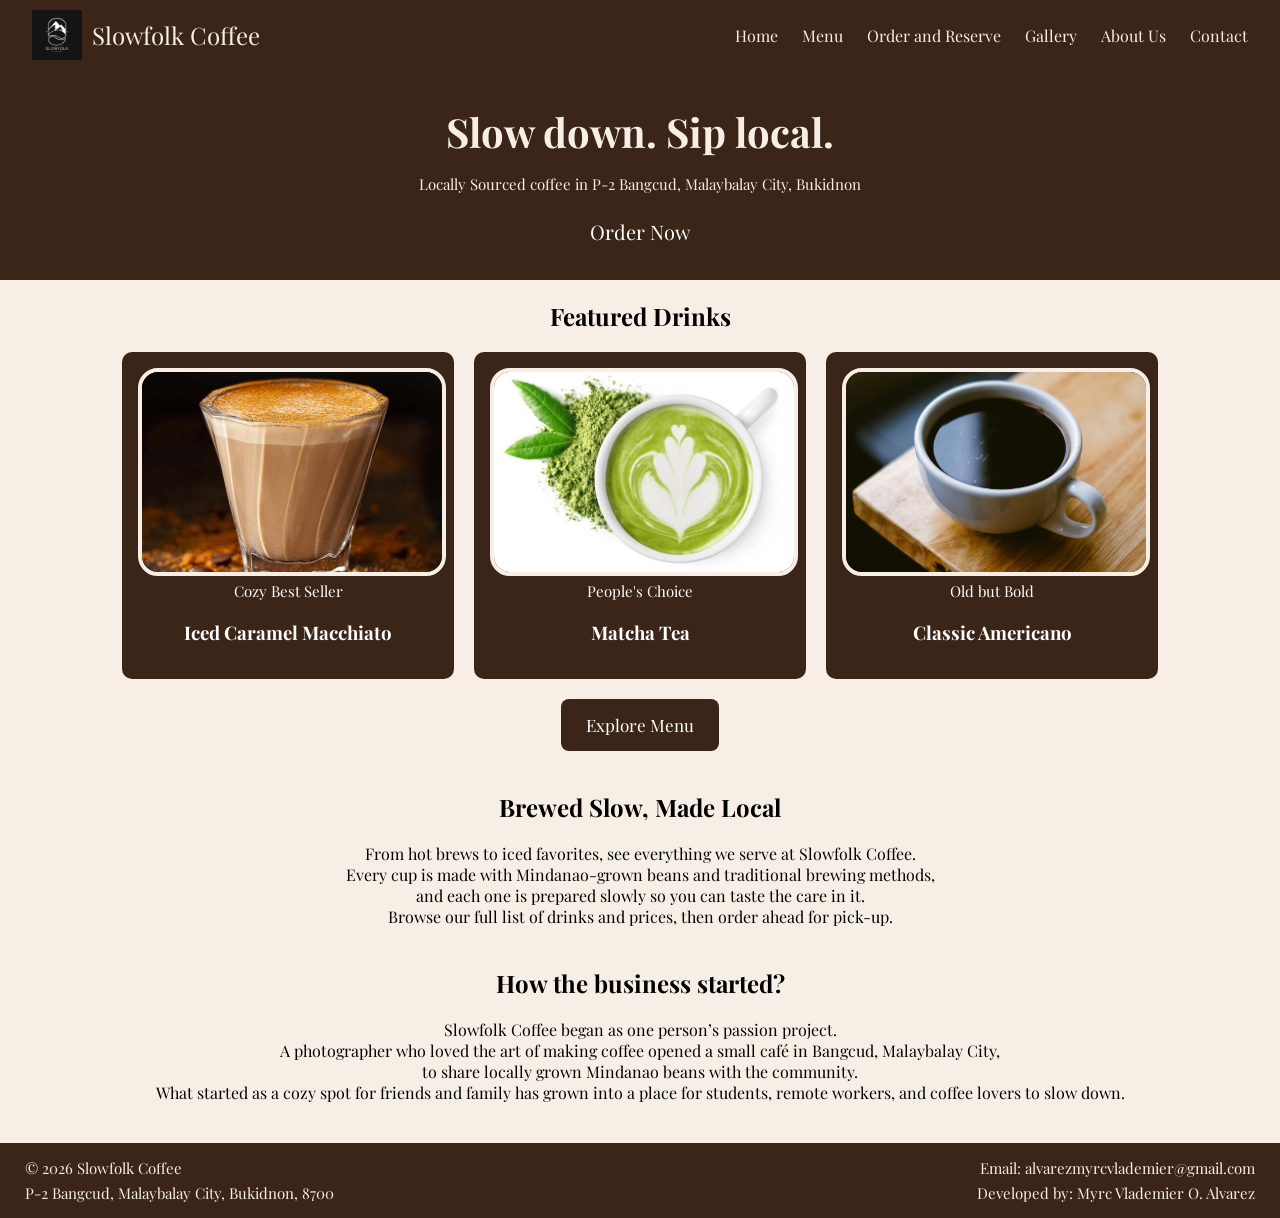
==== index.html @ 21184a5c "I added a new button called explore menu as suggested by our professor below the featured drinks. Ad" ====
<!DOCTYPE html>
<html lang="en">
<head>
    <meta charset="UTF-8">
    <meta name="viewport" content="width=device-width, initial-scale=1">
    <title>Slowfolk Coffee | Specialty Coffee in Malaybalay</title>
    <meta name="description" content="Locally sourced Mindanao coffee in Bangcud, Malaybalay City.">
    <link rel="stylesheet" href="css/style.css">
    <link rel="preconnect" href="https://fonts.googleapis.com">
    <link rel="preconnect" href="https://fonts.gstatic.com" crossorigin>
    <link href="https://fonts.googleapis.com/css2?family=Playfair+Display:ital,wght@0,400..900;1,400..900&display=swap" rel="stylesheet">
    
</head>

<body>
    <header class="site-header">
        <a href="index.html" class="logo"><img src="images/logo1.jpg" alt="Slowfolk Coffee logo">Slowfolk Coffee</a>
        <nav>
            <ul class="nav-links">
                <li><a href="index.html">Home</a></li>
                <li><a href="menu.html" >Menu</a></li>
                <li><a href="order.html">Order and Reserve</a></li>
                <li><a href="gallery.html">Gallery</a></li>
                <li><a href="about.html">About Us</a></li>
                <li><a href="contact.html">Contact</a></li>
            </ul>
        </nav>
    </header>
    
    <main>
        <!----This Section is where a short tagline and location is seen.------>
        <section class="hero">
            <h1>Slow down. Sip local.</h1>
            <p>Locally Sourced coffee in P-2 Bangcud, Malaybalay City, Bukidnon</p>
            <a href="order.html" class="order_btn">Order Now</a>
        </section>

        <!----This Section involves the best selling product lists currently available in slowfolk coffee shop------>
        <section class="featured">
            <h2>Featured Drinks</h2>

            <div class="card-grid">

                <article class="card">
                    <img src="images/drink1.jpg" alt="Best selling Iced Caramel in Bukidnon">
                    <span class="tag">Cozy Best Seller</span>
                    <h3 class="product_name">Iced Caramel Macchiato</h3>
                </article>

                <article class="card">
                    <img src="images/drink2.jpg" alt="People's Choice Mathca">
                    <span class="tag">People's Choice</span>
                    <h3 class="product_name">Matcha Tea</h3>
                </article>

                <article class="card">
                    <img src="images/drink3.jpg" alt="Classic Americano">
                    <span class="tag">Old but Bold</span>
                    <h3 class="product_name">Classic Americano</h3>
                </article>
                
            </div>

            <div class="menu-btn-box">

             <a href="menu.html" class="menu_btn">Explore Menu</a>

            </div>

        </section>

        
       
        <!----This Section is where a short history and description about  what the business is; A local coffee shop made for the locals and the people.------>
        <section class="description-section">
            
            <h2 class="description-text">Brewed Slow, Made Local</h2>
            
            <p class="description-history">From hot brews to iced favorites, see everything we serve at Slowfolk Coffee.<br>
                Every cup is made with Mindanao-grown beans and traditional brewing methods, <br> and each one is prepared slowly so you can taste the care in it.<br>
                Browse our full list of drinks and prices, then order ahead for pick-up.</p>

            <h2 class="description-text">How the business started?</h2>

            <p class="description-history">Slowfolk Coffee began as one person’s passion project. <br>
                A photographer who loved the art of making coffee opened a small café in Bangcud, Malaybalay City,<br> to share locally grown Mindanao beans with the community. <br>
                What started as a cozy spot for friends and family has grown into a place for students, remote workers, and coffee lovers to slow down.</p>

        </section>
    </main>
    <footer class="site-footer">

        <div class="left-description">
        <p>© 2026 Slowfolk Coffee</p>
        <p>P-2 Bangcud, Malaybalay City, Bukidnon, 8700</p>
        </div>

        <div class="right-description">
        <p >Email: alvarezmyrcvlademier@gmail.com</p>
        <p >Developed by: Myrc Vlademier O. Alvarez</p>
        </div>

        
    </footer>
</body>
</html>
---- css/style.css ----
/* 
   COLOR PALETTE:
   Primary Color:   #3B2418 (Espresso Brown)
   Secondary Color: #F7EFE5 (Cream)
   Accent Color:    #C8843A (Caramel Gold)
   Background:      Warm Cream (#F7EFE5)
*/




/* Header section */

body {

    margin: 0;
    background-color:#F7EFE5;
    font-family: 'Playfair Display', serif;
    
}

h1, p {
 margin-top: 0;
}

.site-header {
    display: flex;
    justify-content: space-between;
    align-items: center;
    height: 50px;
    padding: 10px 32px;
    background: #3B2418;
}

.logo {
    display: flex;
    align-items: center;
    gap: 10px;
    font-family: 'Playfair Display', serif;
    font-size: 24px;
    text-decoration: none;
    color: #F7EFE5;
}

.logo img {
    height: 50px;
}


.nav-links {
    display:flex;
    gap: 24px;
    list-style: none;
    margin: 0;
    padding: 0;
}

.nav-links a {
    color: #F7EFE5;
    text-decoration: none;
}

.nav-links a:hover {

    color: #C8843A;
}

/* Footer Seection */

.site-footer {
    
    background: #3B2418;
    color: #F7EFE5;
    display: flex;
    justify-content: space-between;
    align-items: center;
    padding: 10px 10px;
    margin-top: 40px;
    bottom: 0;
    width: 100%;
    box-sizing: border-box;
}

.site-footer p {
    margin: 5px 0;
    padding: 0 15px;
    font-size: 15px;
}
.right-description {
    text-align: right;
}


/* Hero banner section */
.hero {

    background-color: #3B2418;
    background-size: cover;
    background-image: linear-gradient(#3B241899),url("../images/hero.jpg");
    background-position: center;
    color: #F7EFE5;
    text-align: center;
    padding: 35px 30px;
    
}


.hero h1 {
    font-family: 'Playfair Display', serif;
    font-size: 40px;
    margin: 0 0 16px;
}

.hero p {
    font-size: 15px;
    margin-bottom: 24px;
}

.order_btn {
    background: #3B2418;
    color: #FFFFFF;
    font-size: 20px;
    padding: 12px 24px;
    border-radius: 8px;
    text-decoration: none;
}

.order_btn:hover {

    background-color:#C8843A;
}

/* Card - Article section */
.featured {
    text-align: center;
    color: black;
}
.card-grid {

    display: flex;
    gap: 20px;
    justify-content: center;
}
.card {
    width: 300px;
    background: #3B2418;
    border-radius: 10px;
    padding: 16px;
    text-align: center;
}
.card:hover {
    background-color: #C8843A;
}

.card img {
    width: 100%;
    height: 200px;
    object-fit: cover;
    border: 4px solid ;
    border-radius: 20px;
    border-color: #F7EFE5;
}

.tag {
    font-family: 'Playfair Display', serif;
    font-size: 15px;
    margin-top: 10px;
    color: white;

}

.product_name {
    color: white;

}

.menu-btn-box {
    text-align: center;
    margin-top: 20px;
    margin-bottom: 0;
}
.menu_btn {
    display: inline-block;
    background: #3B2418;
    color: #FFFFFF;
    font-size: 17px;
    padding: 15px 25px;
    border-radius: 8px;
    text-decoration: none;
}


.menu_btn:hover {
    background-color: #C8843A;
    
}



/* Business Short history Section */

.description-section {
    text-align: center;
    font-family: 'Playfair Display', serif;
    color: black;
}
.description-text {
    margin-top: 40px;
    font-family: 'Playfair Display', serif;
}

.description-history {
    font-size: 16px;
}
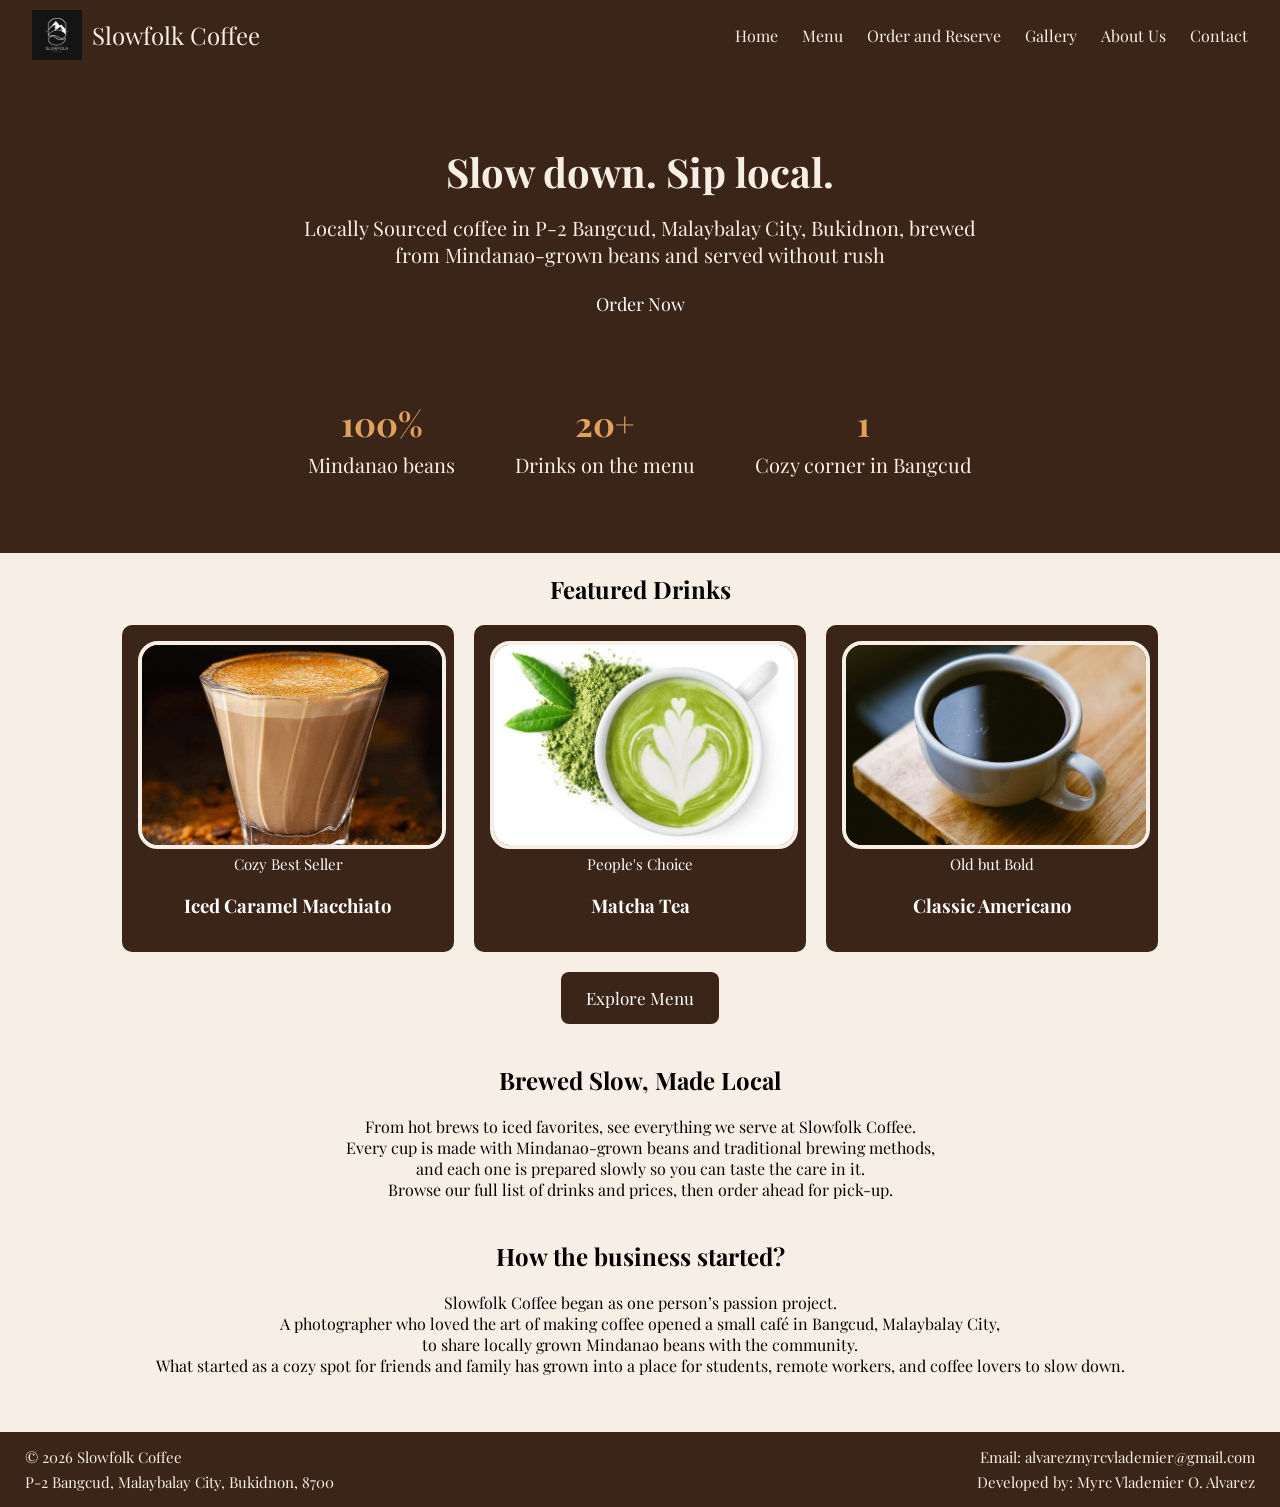
==== commit 871a1c79: "Added a new div element in hero banner for more information and aesthetic.  menu.html is currently i" ====
--- a/index.html
+++ b/index.html
@@ -31,8 +31,23 @@
         <!----This Section is where a short tagline and location is seen.------>
         <section class="hero">
             <h1>Slow down. Sip local.</h1>
-            <p>Locally Sourced coffee in P-2 Bangcud, Malaybalay City, Bukidnon</p>
+            <p>Locally Sourced coffee in P-2 Bangcud, Malaybalay City, Bukidnon, brewed<br>from Mindanao-grown beans and served without rush</p>
             <a href="order.html" class="order_btn">Order Now</a>
+
+            <div class="stats">
+                <div class="stat">
+                    <h3>100%</h3>
+                    <p>Mindanao beans</p>
+                </div>
+                <div class="stat">
+                    <h3>20+</h3>
+                    <p>Drinks on the menu</p>
+                </div>
+                <div class="stat">
+                    <h3>1</h3>
+                    <p>Cozy corner in Bangcud</p>
+                </div>
+            </div>
         </section>
 
         <!----This Section involves the best selling product lists currently available in slowfolk coffee shop------>
@@ -69,8 +84,6 @@
 
         </section>
 
-        
-       
         <!----This Section is where a short history and description about  what the business is; A local coffee shop made for the locals and the people.------>
         <section class="description-section">
             
@@ -87,7 +100,9 @@
                 What started as a cozy spot for friends and family has grown into a place for students, remote workers, and coffee lovers to slow down.</p>
 
         </section>
+        
     </main>
+    
     <footer class="site-footer">
 
         <div class="left-description">
--- a/css/style.css
+++ b/css/style.css
@@ -15,13 +15,19 @@
 body {
 
     margin: 0;
-    background-color:#F7EFE5;
-    font-family: 'Playfair Display', serif;
-    
+    background-color: #F7EFE5;
+    font-family: 'Playfair Display', serif; 
+    display: flex;
+    min-height: 100vh;
+    flex-direction: column;
 }
 
 h1, p {
  margin-top: 0;
+}
+
+main {
+    flex: 1;
 }
 
 .site-header {
@@ -97,11 +103,11 @@
 
     background-color: #3B2418;
     background-size: cover;
-    background-image: linear-gradient(#3B241899),url("../images/hero.jpg");
+    background-image: linear-gradient(#00000099),url("../images/hero.jpg");
     background-position: center;
     color: #F7EFE5;
     text-align: center;
-    padding: 35px 30px;
+    padding: 75px 30px;
     
 }
 
@@ -114,15 +120,19 @@
 
 .hero p {
     font-size: 15px;
+    font-family: 'Playfair Display', serif;
+    font-size: 20px;
     margin-bottom: 24px;
 }
 
 .order_btn {
     background: #3B2418;
     color: #FFFFFF;
-    font-size: 20px;
-    padding: 12px 24px;
-    border-radius: 8px;
+    font-size: 18px;
+    padding: 12px 28px;
+    margin: 5px;
+    border: 2px;
+    border-radius: 30px;
     text-decoration: none;
 }
 
@@ -130,6 +140,23 @@
 
     background-color:#C8843A;
 }
+
+ .stats {
+            display: flex;
+            justify-content: center;
+            gap: 60px;
+            margin-top: 50px;
+        }
+
+        .stat h3 {
+            font-size: 34px;
+            color: #E0A15C;
+            margin-bottom: 5px;
+        }
+
+        .stat p {
+            margin: 0;
+        }
 
 /* Card - Article section */
 .featured {
@@ -196,8 +223,6 @@
     
 }
 
-
-
 /* Business Short history Section */
 
 .description-section {
@@ -215,6 +240,100 @@
 }
 
 
-
-
-
+/* order.html */
+
+.order-form {
+    max-width: 500px;
+    margin: 40px auto;
+    padding: 50px;
+    background: #FFFFFF;
+    border-radius: 10px;
+    border: #3B2418 solid 3px;
+}
+
+
+.order-form label {
+    display: block;
+    margin-top: 15px;
+    color:#3B2418;
+}
+.input-forms {
+    width: 100%;
+    padding: 10px;
+    margin-top: 5px;
+    border: 2px solid #3B2418;
+    background-color: #F7EFE5;
+    border-radius: 8px;
+    box-sizing: border-box;
+    font-family: 'Lato', serif;
+    color: black;
+    
+
+}
+
+.send-btn {
+    display: block;
+    font-family: 'Lato', serif;
+    margin-top: 5px;
+    padding: 12px 24px;
+    background: #3B2418;
+    color:#F7EFE5;
+    border: none;
+    font-size: 15px;
+    cursor: pointer;
+}
+
+.send-btn:hover{
+    background: #C8843A;
+}
+
+
+/* Menu.html file */
+
+
+ /* Process  from farm to cup section*/
+    .small-title {
+            color: #3B2418;
+            font-family: 'PlayFair Display', serif;
+            font-size: 15px;
+            letter-spacing: 3px;
+            text-transform: uppercase;
+            margin-bottom: 8px;
+    }
+   .process {
+           
+            color: #3B2418;
+            text-align: center;
+            padding: 50px 20px;
+           
+        }
+
+        .steps {
+            display: flex;
+            justify-content: center;
+            flex-wrap: wrap;
+            gap: 20px;
+            margin-top: 40px;
+        }
+
+        .step {
+            width: 220px;
+            border: 1px solid #C8843A;
+            border-radius: 15px;
+            padding: 25px 20px;
+        }
+
+        .step h3 {
+            font-size: 40px;
+            color: #C8843A;
+            margin-top: 0;
+            margin-bottom: 10px;
+        }
+
+        .step h4 {
+            font-size: 20px;
+            margin-top: 0;
+            margin-bottom: 8px;
+        }
+
+     
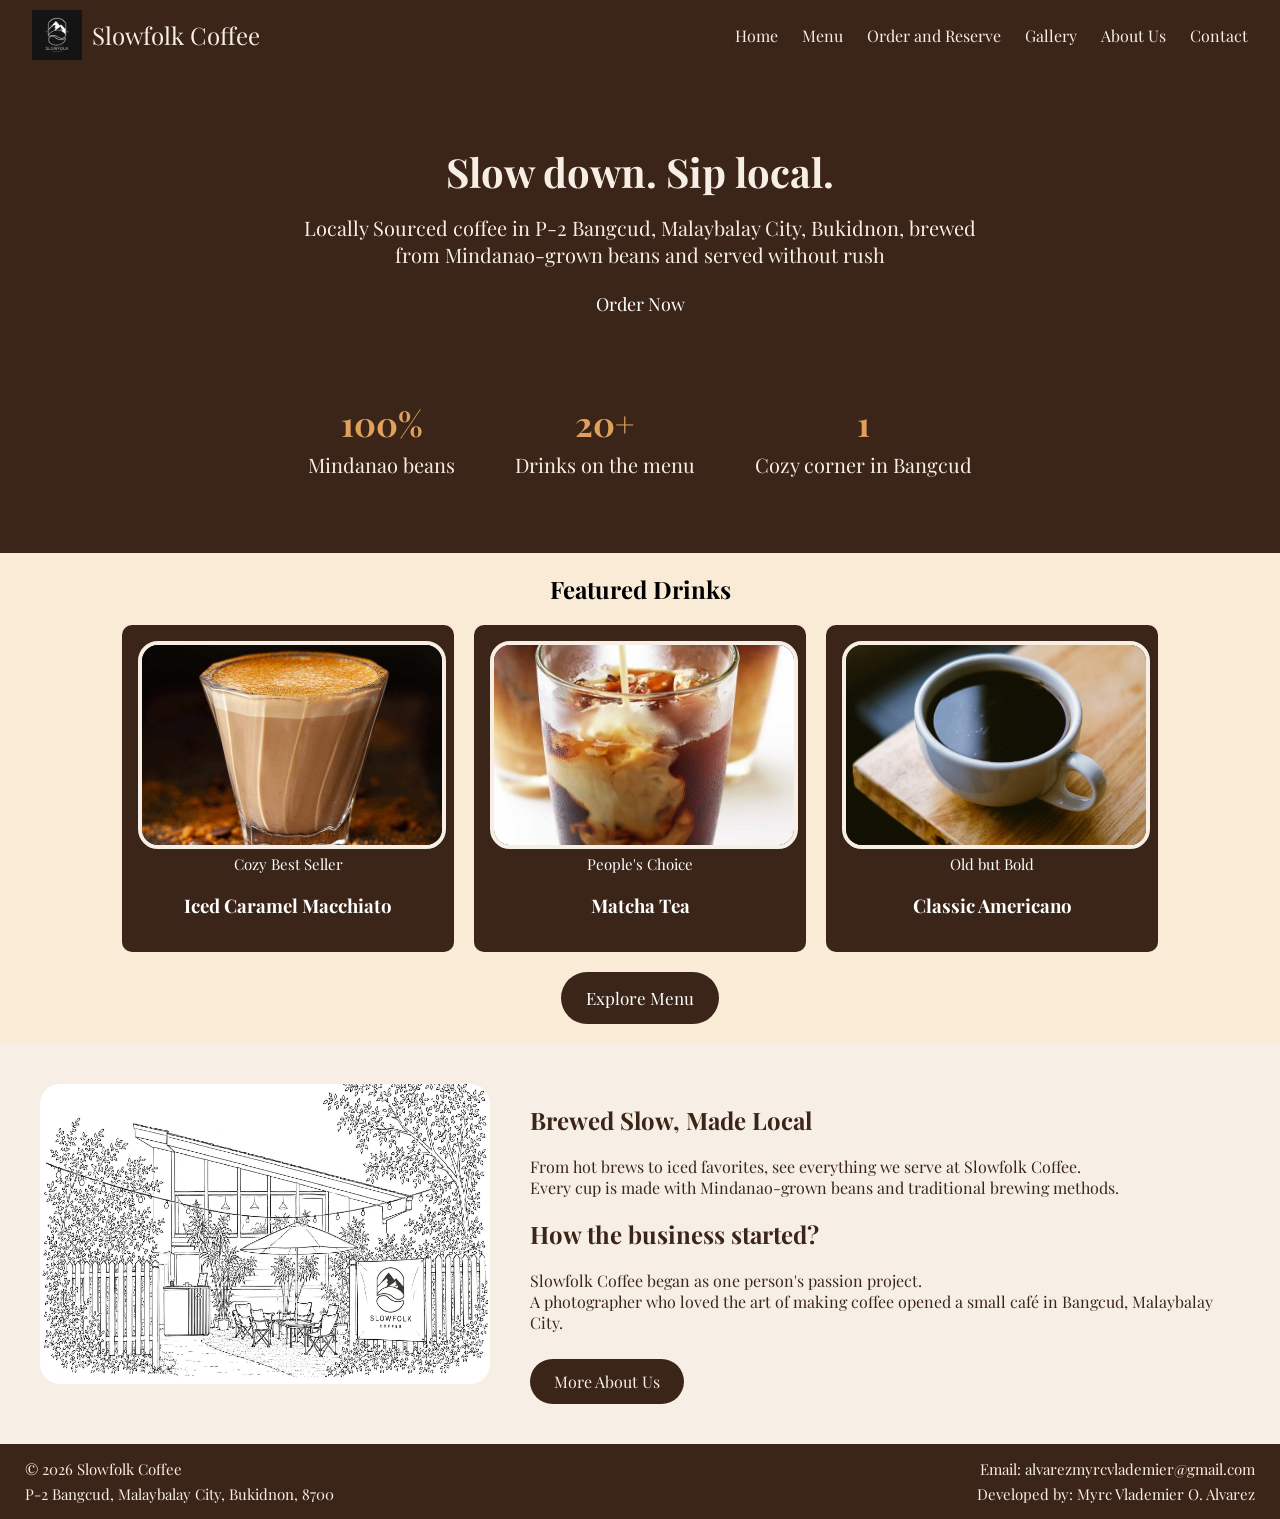
==== commit b2f08082: "Added multiple lines of code in history section and a new button.  Shortened the long paragraph in h" ====
--- a/index.html
+++ b/index.html
@@ -86,18 +86,23 @@
 
         <!----This Section is where a short history and description about  what the business is; A local coffee shop made for the locals and the people.------>
         <section class="description-section">
+
+            <img src="images/hero.jpg" alt="beginning" class="coffee-place" title="Easter Egg">
+
+            <div class="description-content">
+                <h2>Brewed Slow, Made Local</h2>
+                
+                <p>From hot brews to iced favorites, see everything we serve at Slowfolk Coffee.<br> Every cup is made with Mindanao-grown beans and traditional brewing methods.</p>
+
+                <h2>How the business started?</h2>
+
+                <p >Slowfolk Coffee began as one person's passion project.<br> A photographer who loved the art of making coffee opened a small café in Bangcud, Malaybalay City.</p>
+
+                 <a href="about.html" class="story-btn">More About Us</a>
+                 
+            </div>
+
             
-            <h2 class="description-text">Brewed Slow, Made Local</h2>
-            
-            <p class="description-history">From hot brews to iced favorites, see everything we serve at Slowfolk Coffee.<br>
-                Every cup is made with Mindanao-grown beans and traditional brewing methods, <br> and each one is prepared slowly so you can taste the care in it.<br>
-                Browse our full list of drinks and prices, then order ahead for pick-up.</p>
-
-            <h2 class="description-text">How the business started?</h2>
-
-            <p class="description-history">Slowfolk Coffee began as one person’s passion project. <br>
-                A photographer who loved the art of making coffee opened a small café in Bangcud, Malaybalay City,<br> to share locally grown Mindanao beans with the community. <br>
-                What started as a cozy spot for friends and family has grown into a place for students, remote workers, and coffee lovers to slow down.</p>
 
         </section>
         
--- a/css/style.css
+++ b/css/style.css
@@ -1,6 +1,7 @@
 
 /* 
    COLOR PALETTE:
+   Background Color: #FAEBD7
    Primary Color:   #3B2418 (Espresso Brown)
    Secondary Color: #F7EFE5 (Cream)
    Accent Color:    #C8843A (Caramel Gold)
@@ -15,7 +16,7 @@
 body {
 
     margin: 0;
-    background-color: #F7EFE5;
+    background-color: #FAEBD7;
     font-family: 'Playfair Display', serif; 
     display: flex;
     min-height: 100vh;
@@ -82,7 +83,7 @@
     justify-content: space-between;
     align-items: center;
     padding: 10px 10px;
-    margin-top: 40px;
+    margin-top: 0;
     bottom: 0;
     width: 100%;
     box-sizing: border-box;
@@ -103,7 +104,7 @@
 
     background-color: #3B2418;
     background-size: cover;
-    background-image: linear-gradient(#00000099),url("../images/hero.jpg");
+    background-image: linear-gradient(#00000099),url("../images/background-body.jpg");
     background-position: center;
     color: #F7EFE5;
     text-align: center;
@@ -162,10 +163,13 @@
 .featured {
     text-align: center;
     color: black;
+    margin-bottom: 20px;
 }
 .card-grid {
 
     display: flex;
+    flex-wrap: wrap;
+    margin-bottom: 20px;
     gap: 20px;
     justify-content: center;
 }
@@ -213,7 +217,7 @@
     color: #FFFFFF;
     font-size: 17px;
     padding: 15px 25px;
-    border-radius: 8px;
+    border-radius: 30px;
     text-decoration: none;
 }
 
@@ -225,18 +229,46 @@
 
 /* Business Short history Section */
 
+
+
 .description-section {
-    text-align: center;
-    font-family: 'Playfair Display', serif;
-    color: black;
-}
+    display: flex;
+    justify-content: space-between;
+    gap: 40px;
+    padding: 40px;
+    font-family: 'Playfair Display', serif;
+    background-color: #F7EFE5;
+    color: #3B2418;
+}
+
+.coffee-place {
+    width: 450px;
+    height: 300px;
+    border-radius: 20px;
+}
+
 .description-text {
-    margin-top: 40px;
-    font-family: 'Playfair Display', serif;
+    text-align: left;
+    
 }
 
 .description-history {
     font-size: 16px;
+}
+
+.story-btn {
+    display:inline-block;
+    margin-top: 10px;
+    background: #3B2418;
+    color:#F7EFE5;
+    padding: 12px 24px;
+    border-radius: 30px;
+    text-decoration: none;
+}
+
+.story-btn:hover {
+    background-color:#C8843A;
+    
 }
 
 
@@ -246,16 +278,16 @@
     max-width: 500px;
     margin: 40px auto;
     padding: 50px;
-    background: #FFFFFF;
+    background: white;
     border-radius: 10px;
-    border: #3B2418 solid 3px;
+    border: #3B2418 dashed 4px;
 }
 
 
 .order-form label {
     display: block;
     margin-top: 15px;
-    color:#3B2418;
+    color:#C8843A;
 }
 .input-forms {
     width: 100%;
@@ -271,6 +303,11 @@
 
 }
 
+.order-notes{
+    color: black;
+    font-family: 'Lato', serif;
+    background: #F7EFE5;
+}
 .send-btn {
     display: block;
     font-family: 'Lato', serif;
@@ -288,52 +325,76 @@
 }
 
 
+.page-title {
+    text-align: center;
+    margin-top: 50px;
+    color:black;
+    font-family: 'Playfair Display', serif;
+    padding: 20px;
+
+}
+
+.page-paragraph {
+    color:#C8843A;
+    font-size: 20px;
+}
+
 /* Menu.html file */
 
 
  /* Process  from farm to cup section*/
-    .small-title {
-            color: #3B2418;
-            font-family: 'PlayFair Display', serif;
-            font-size: 15px;
-            letter-spacing: 3px;
-            text-transform: uppercase;
-            margin-bottom: 8px;
-    }
-   .process {
-           
-            color: #3B2418;
-            text-align: center;
-            padding: 50px 20px;
-           
-        }
-
-        .steps {
-            display: flex;
-            justify-content: center;
-            flex-wrap: wrap;
-            gap: 20px;
-            margin-top: 40px;
-        }
-
-        .step {
-            width: 220px;
-            border: 1px solid #C8843A;
-            border-radius: 15px;
-            padding: 25px 20px;
-        }
-
-        .step h3 {
-            font-size: 40px;
-            color: #C8843A;
-            margin-top: 0;
-            margin-bottom: 10px;
-        }
-
-        .step h4 {
-            font-size: 20px;
-            margin-top: 0;
-            margin-bottom: 8px;
-        }
+
+
+ 
+.small-title {
+    color: #3B2418;
+    font-family: 'PlayFair Display', serif;
+    font-size: 30px;
+    letter-spacing: 3px;
+    text-transform: uppercase;
+    margin-bottom: 8px;
+}
+.process {
+    
+    color: #000000;
+    text-align: center;
+    padding: 50px 20px;
+    
+}
+
+.process h2 {
+    font-size: 20px;
+}
+
+.steps {
+    display: flex;
+    justify-content: center;
+    flex-wrap: wrap;
+    gap: 20px;
+    margin-top: 40px;
+    
+}
+
+.step {
+    width: 230px;
+    border: 3px solid #C8843A;
+    border-radius: 40px;
+    padding: 25px 20px;
+    background: #FFFFFF;
+}
+
+.step h3 {
+    font-size: 40px;
+    color: #C8843A;
+    margin-top: 0;
+    margin-bottom: 10px;
+}
+
+.step h4 {
+    font-size: 18px;
+    margin-top: 0;
+    margin-bottom: 8px;
+    color: #C8843A;
+}
 
      
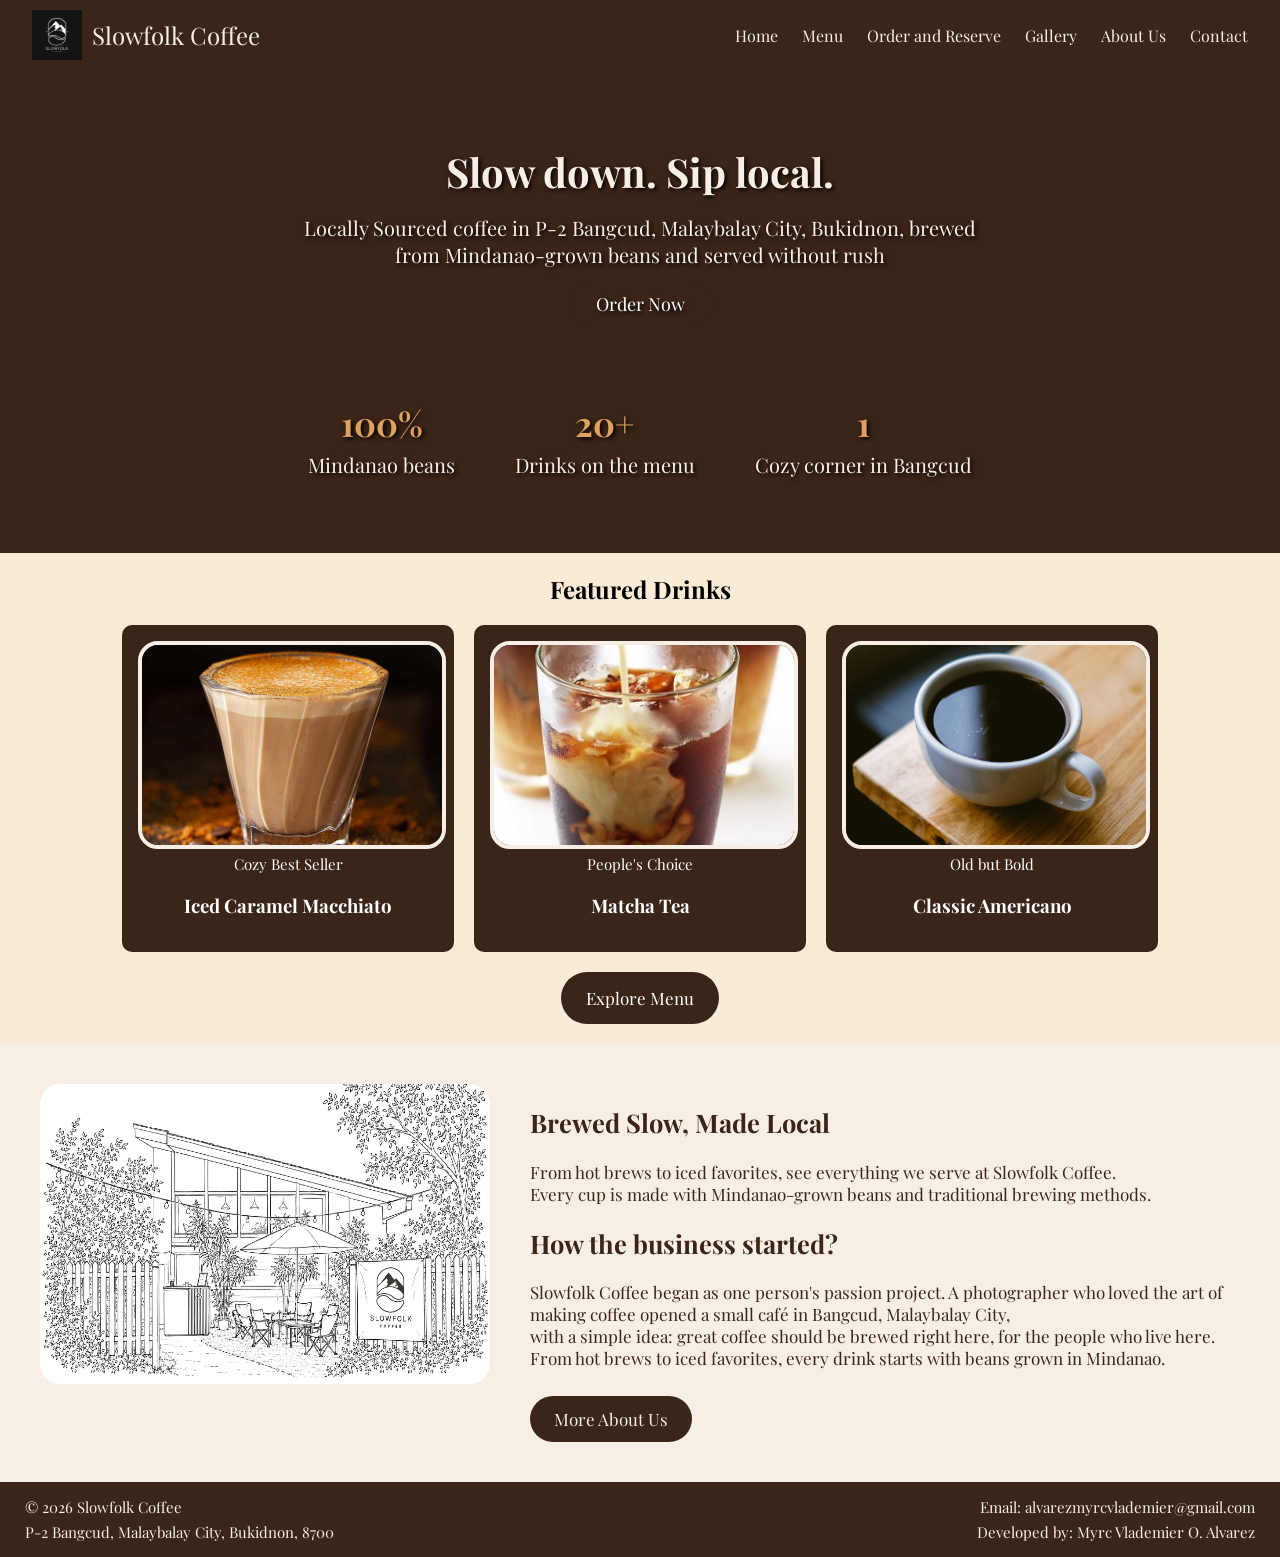
==== commit 80682bf0: "added text-shadow on the hero banned and minor adjustments with the text in history section" ====
--- a/index.html
+++ b/index.html
@@ -96,7 +96,9 @@
 
                 <h2>How the business started?</h2>
 
-                <p >Slowfolk Coffee began as one person's passion project.<br> A photographer who loved the art of making coffee opened a small café in Bangcud, Malaybalay City.</p>
+                <p>Slowfolk Coffee began as one person's passion project. A photographer who loved the art of making coffee opened a small café in Bangcud, Malaybalay City,<br>
+                    with a simple idea: great coffee should be brewed right here, for the people who live here.<br>
+                    From hot brews to iced favorites, every drink starts with beans grown in Mindanao.</p>
 
                  <a href="about.html" class="story-btn">More About Us</a>
                  
--- a/css/style.css
+++ b/css/style.css
@@ -108,6 +108,7 @@
     background-position: center;
     color: #F7EFE5;
     text-align: center;
+    text-shadow: 2px 2px 4px black;
     padding: 75px 30px;
     
 }
@@ -233,7 +234,7 @@
 
 .description-section {
     display: flex;
-    justify-content: space-between;
+    justify-content: center;
     gap: 40px;
     padding: 40px;
     font-family: 'Playfair Display', serif;
@@ -252,9 +253,11 @@
     
 }
 
-.description-history {
-    font-size: 16px;
-}
+.description-content {
+    font-size: 17px;
+    text-align: left;
+}
+
 
 .story-btn {
     display:inline-block;
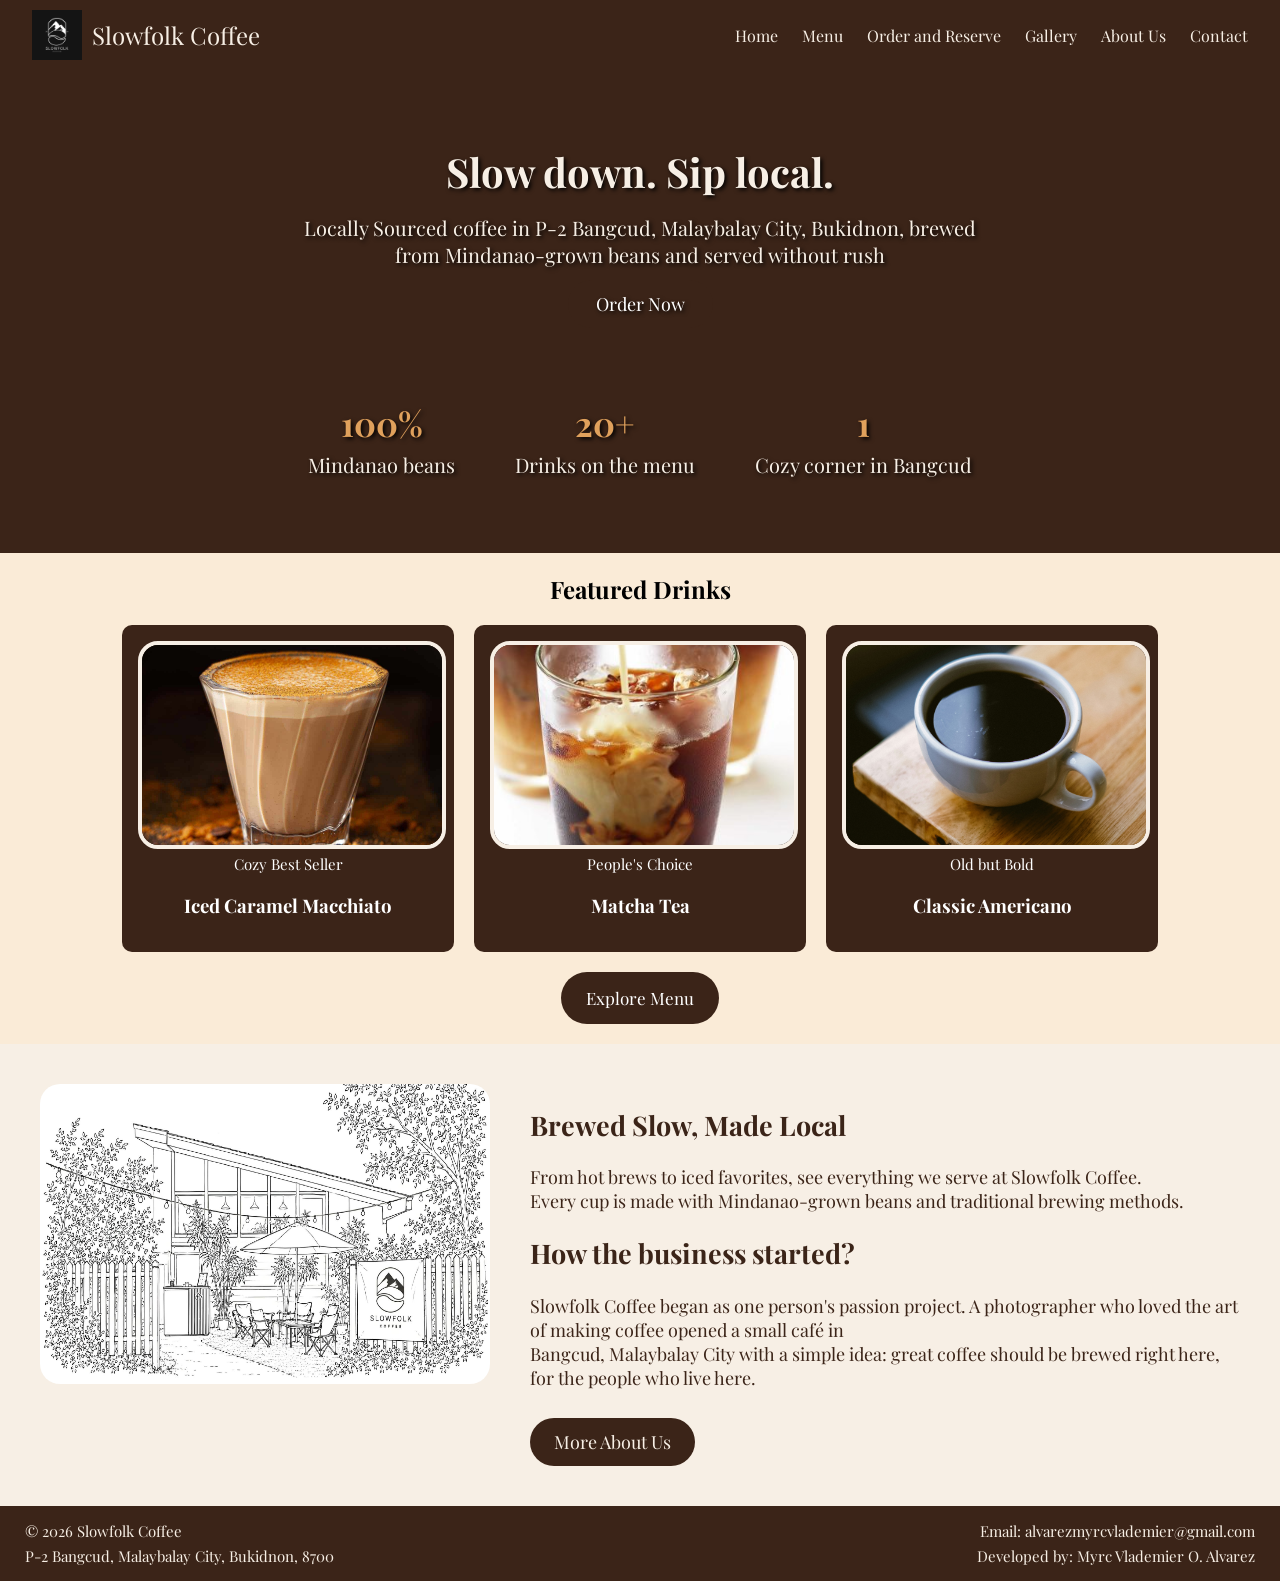
==== commit 09ba9230: "Update order form colors and styles" ====
--- a/index.html
+++ b/index.html
@@ -96,9 +96,8 @@
 
                 <h2>How the business started?</h2>
 
-                <p>Slowfolk Coffee began as one person's passion project. A photographer who loved the art of making coffee opened a small café in Bangcud, Malaybalay City,<br>
-                    with a simple idea: great coffee should be brewed right here, for the people who live here.<br>
-                    From hot brews to iced favorites, every drink starts with beans grown in Mindanao.</p>
+                <p>Slowfolk Coffee began as one person's passion project. A photographer who loved the art of making coffee opened a small café in<br> Bangcud, Malaybalay City
+                    with a simple idea: great coffee should be brewed right here, for the people who live here.</p>
 
                  <a href="about.html" class="story-btn">More About Us</a>
                  
--- a/css/style.css
+++ b/css/style.css
@@ -254,10 +254,9 @@
 }
 
 .description-content {
-    font-size: 17px;
+    font-size: 18px;
     text-align: left;
 }
-
 
 .story-btn {
     display:inline-block;
@@ -277,20 +276,35 @@
 
 /* order.html */
 
+.page-title {
+    text-align: center;
+    margin-top: 30px;
+    color: #3B2418;
+    font-family: 'Playfair Display', serif;
+    padding: 0;
+
+}
+
+.page-paragraph {
+    color:#3B2418;
+    font-size: 20px;
+}
+
+
 .order-form {
     max-width: 500px;
     margin: 40px auto;
-    padding: 50px;
+    padding: 30px;
     background: white;
     border-radius: 10px;
-    border: #3B2418 dashed 4px;
+    border: #3B2418 solid 2px;
 }
 
 
 .order-form label {
     display: block;
     margin-top: 15px;
-    color:#C8843A;
+    color: #3B2418;
 }
 .input-forms {
     width: 100%;
@@ -301,12 +315,19 @@
     border-radius: 8px;
     box-sizing: border-box;
     font-family: 'Lato', serif;
-    color: black;
+    color: #3B2418;
     
 
 }
 
 .order-notes{
+    width: 100%;
+    height: 100px;
+    padding: 10px;
+    margin-top: 5px;
+    border: 2px solid #3B2418;
+    border-radius: 10px;
+    box-sizing: border-box;
     color: black;
     font-family: 'Lato', serif;
     background: #F7EFE5;
@@ -314,32 +335,18 @@
 .send-btn {
     display: block;
     font-family: 'Lato', serif;
-    margin-top: 5px;
+    margin-top: 20px;
     padding: 12px 24px;
     background: #3B2418;
     color:#F7EFE5;
     border: none;
+    border-radius: 8px;
     font-size: 15px;
     cursor: pointer;
 }
 
 .send-btn:hover{
     background: #C8843A;
-}
-
-
-.page-title {
-    text-align: center;
-    margin-top: 50px;
-    color:black;
-    font-family: 'Playfair Display', serif;
-    padding: 20px;
-
-}
-
-.page-paragraph {
-    color:#C8843A;
-    font-size: 20px;
 }
 
 /* Menu.html file */
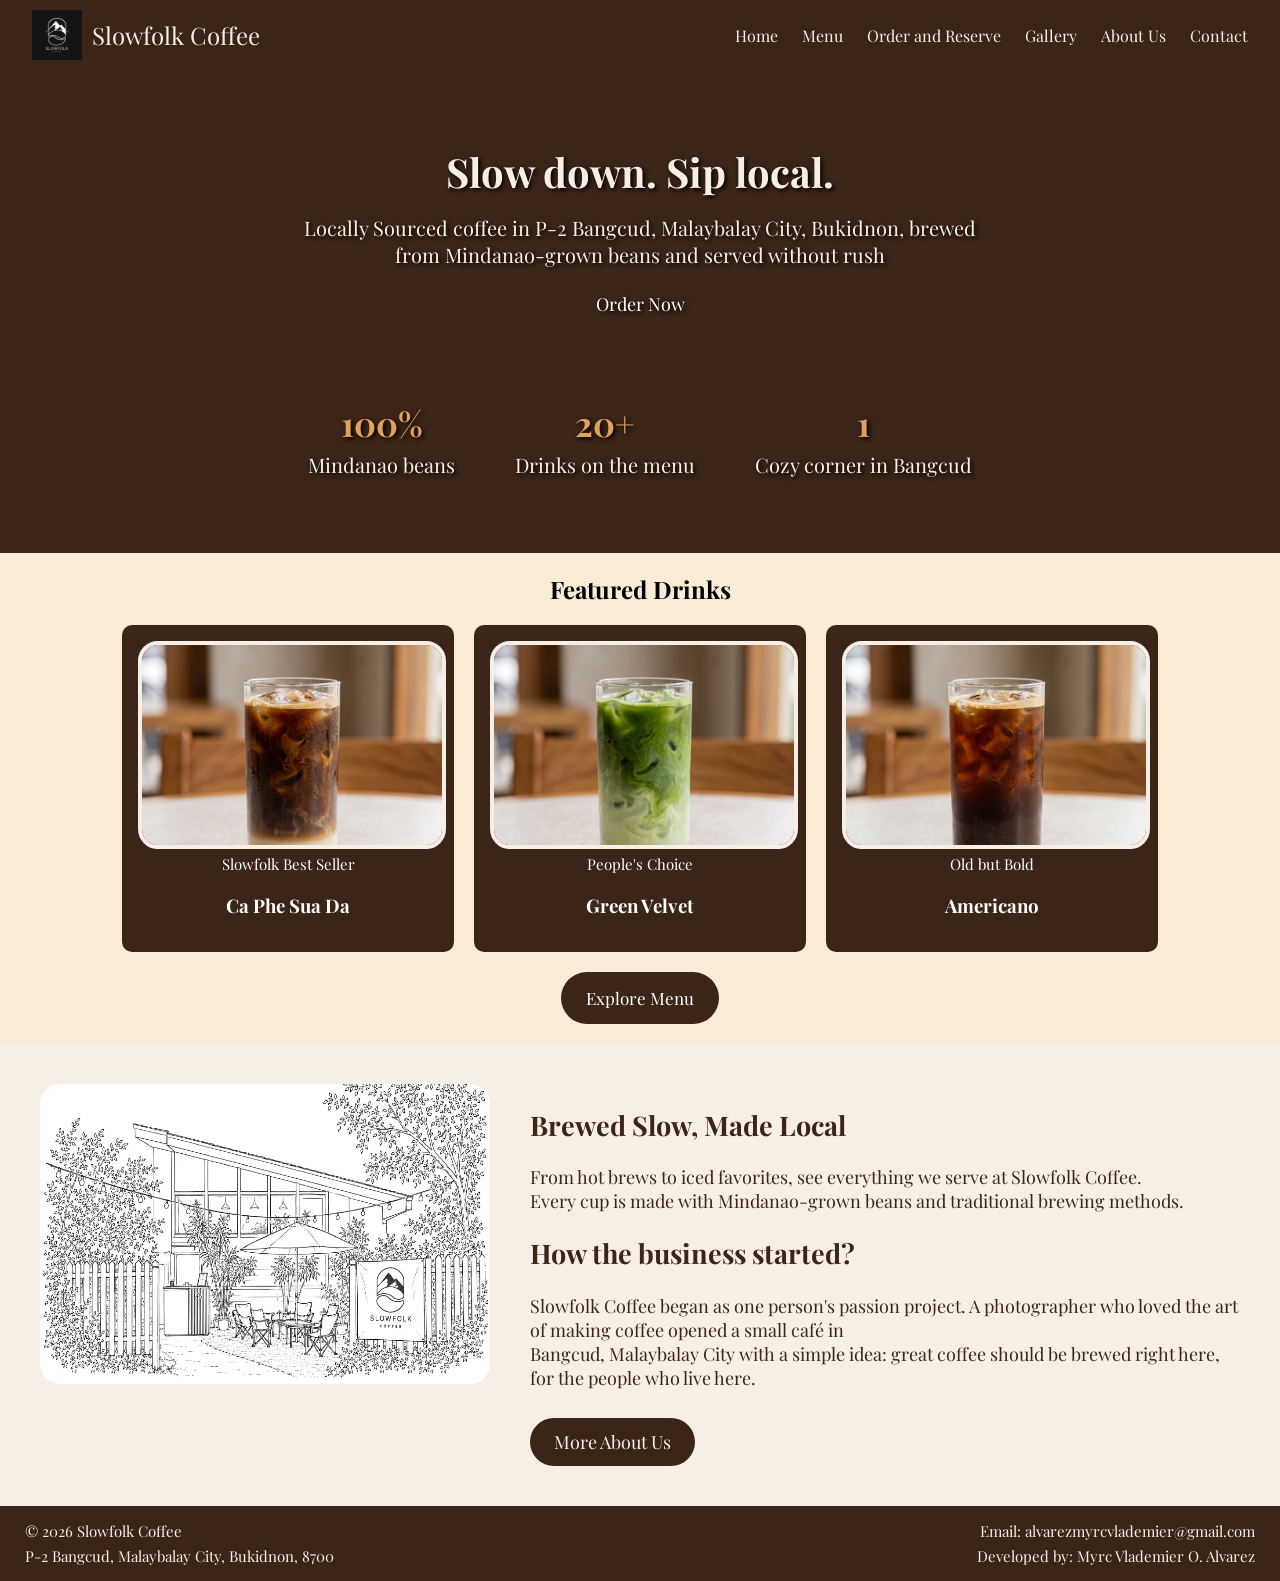
==== commit cefb116a: "Replace placeholder images and update menu styles Replaced placeholder images with the owner's photo" ====
--- a/index.html
+++ b/index.html
@@ -57,21 +57,21 @@
             <div class="card-grid">
 
                 <article class="card">
-                    <img src="images/drink1.jpg" alt="Best selling Iced Caramel in Bukidnon">
-                    <span class="tag">Cozy Best Seller</span>
-                    <h3 class="product_name">Iced Caramel Macchiato</h3>
+                    <img src="images/cpsh.jpg" alt="Best selling Iced Caramel in Bukidnon">
+                    <span class="tag">Slowfolk Best Seller</span>
+                    <h3 class="product_name">Ca Phe Sua Da</h3>
                 </article>
 
                 <article class="card">
-                    <img src="images/drink2.jpg" alt="People's Choice Mathca">
+                    <img src="images/gv.jpg" alt="People's Choice Mathca">
                     <span class="tag">People's Choice</span>
-                    <h3 class="product_name">Matcha Tea</h3>
+                    <h3 class="product_name">Green Velvet</h3>
                 </article>
 
                 <article class="card">
-                    <img src="images/drink3.jpg" alt="Classic Americano">
+                    <img src="images/americano.jpg" alt="Classic Americano">
                     <span class="tag">Old but Bold</span>
-                    <h3 class="product_name">Classic Americano</h3>
+                    <h3 class="product_name">Americano</h3>
                 </article>
                 
             </div>
--- a/css/style.css
+++ b/css/style.css
@@ -290,6 +290,25 @@
     font-size: 20px;
 }
 
+.form-links {
+    display: flex;
+    justify-content: center;
+    gap: 15px;
+}
+.form-links a {
+    color: #F7EFE5;
+    background-color: #3B2418;
+    text-decoration: none;
+    font-size: 15px;
+    font-size: 18px;
+    padding: 8px 16px;
+    border-radius: 8px;
+
+}
+
+.form-links a:hover {
+    background-color: #C8843A;
+}
 
 .order-form {
     max-width: 500px;
@@ -366,7 +385,7 @@
 }
 .process {
     
-    color: #000000;
+    color: #3B2418;
     text-align: center;
     padding: 50px 20px;
     
@@ -386,11 +405,12 @@
 }
 
 .step {
+    color: white;
     width: 230px;
     border: 3px solid #C8843A;
     border-radius: 40px;
     padding: 25px 20px;
-    background: #FFFFFF;
+    background: #3B2418;
 }
 
 .step h3 {
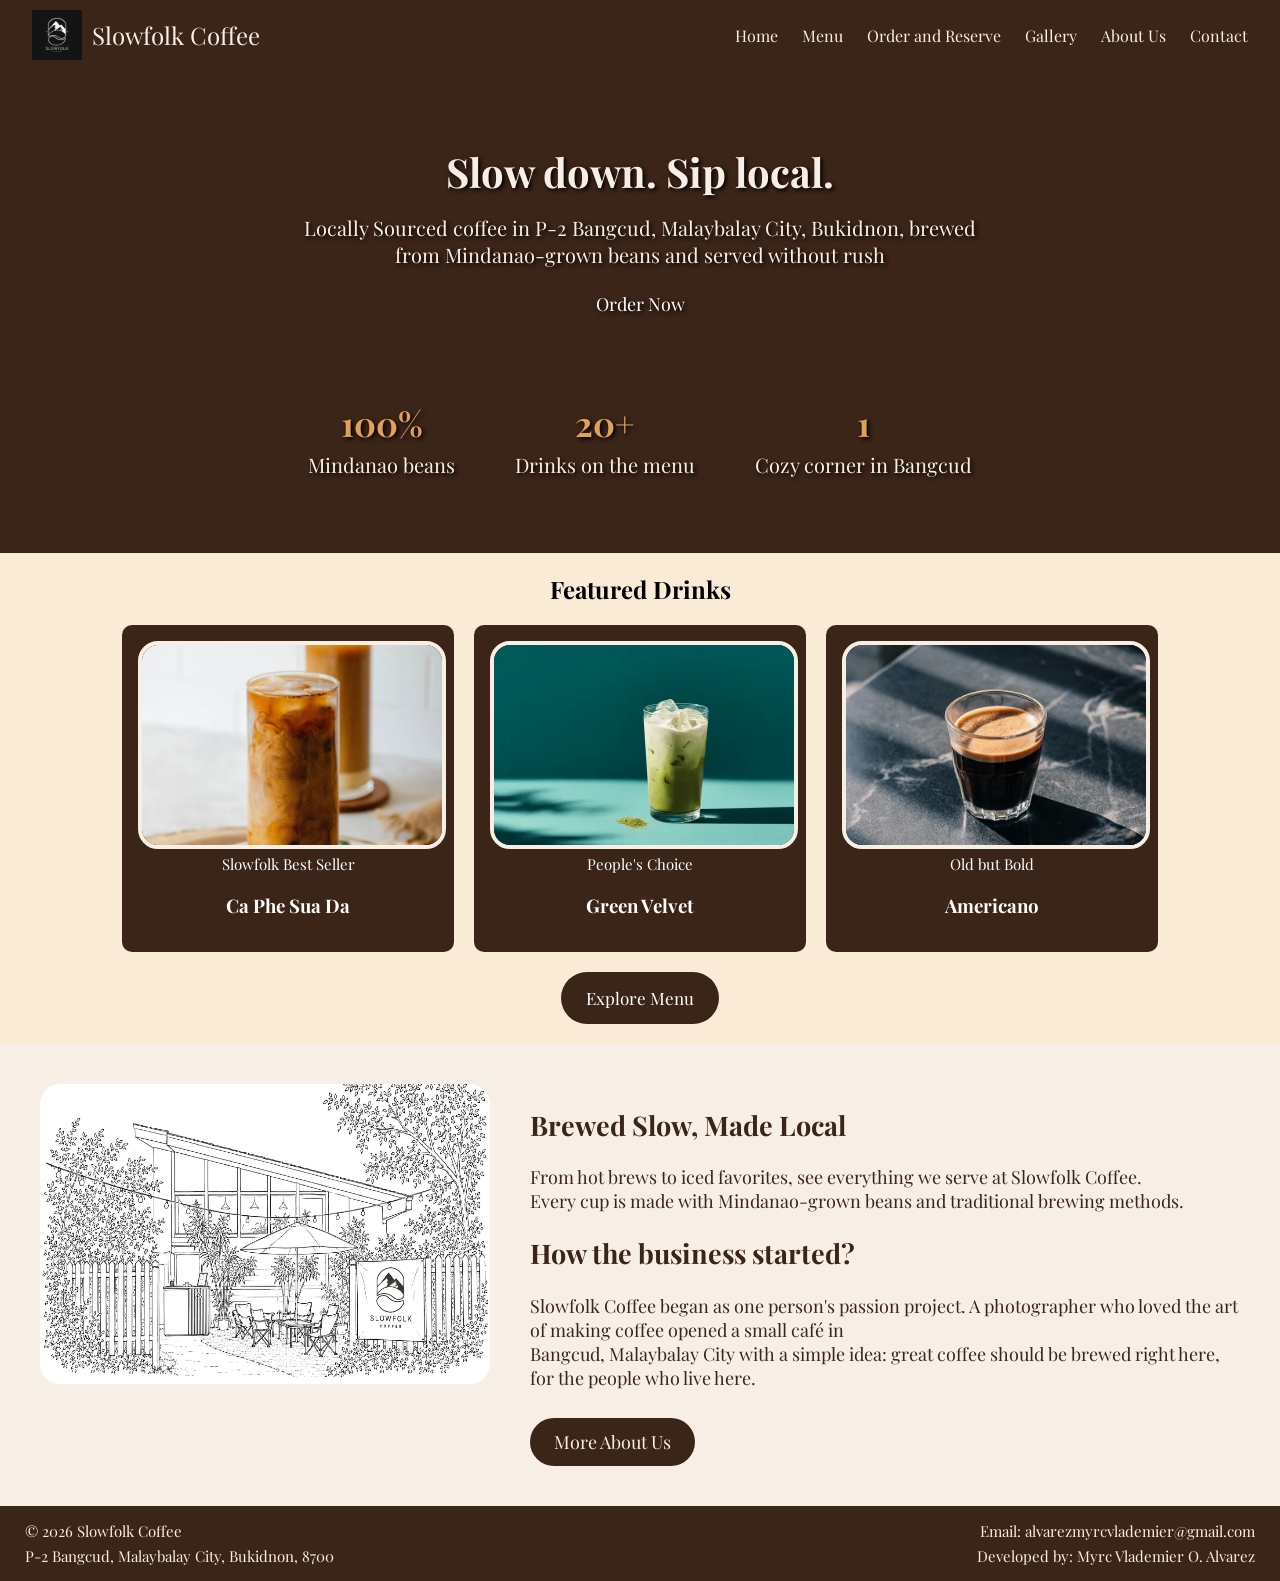
==== commit 75c479f9: "changed the images into another stock images; featured drinks" ====
--- a/index.html
+++ b/index.html
@@ -63,7 +63,7 @@
                 </article>
 
                 <article class="card">
-                    <img src="images/gv.jpg" alt="People's Choice Mathca">
+                    <img src="images/gv.jpg" alt="People's Choice Matcha">
                     <span class="tag">People's Choice</span>
                     <h3 class="product_name">Green Velvet</h3>
                 </article>
--- a/css/style.css
+++ b/css/style.css
@@ -427,4 +427,45 @@
     color: #C8843A;
 }
 
+.menu-section {
+    background-color: white;
+    border: #3B2418 3px solid;
+    max-width: 700px;
+    margin: 40px auto;
+    padding: 10px 20px;
+}
+
+.menu-category {
+    color: #3B2418;
+    border-bottom: 3px solid #C8843A;
+    padding-bottom: 15px;
+    margin-top: 40px;
+}
+
+
+.menu-items {
+    display:flex;
+    justify-content: space-between;
+    margin-bottom: 15px;
+}
+
+.menu-items h3 {
+    margin: 0;
+    font-size: 18px;
+    font-family: 'Playfair Display', serif;
+    color: #3B2418
+}
+
+.menu-item p {
+    margin: 0;
+    font-family: 'Lato', serif;
+    font-size: 14px;
+}
+
+.menu-price {
+    font-weight: bold;
+    padding: 10px;
+    color: black;
+}
+
      
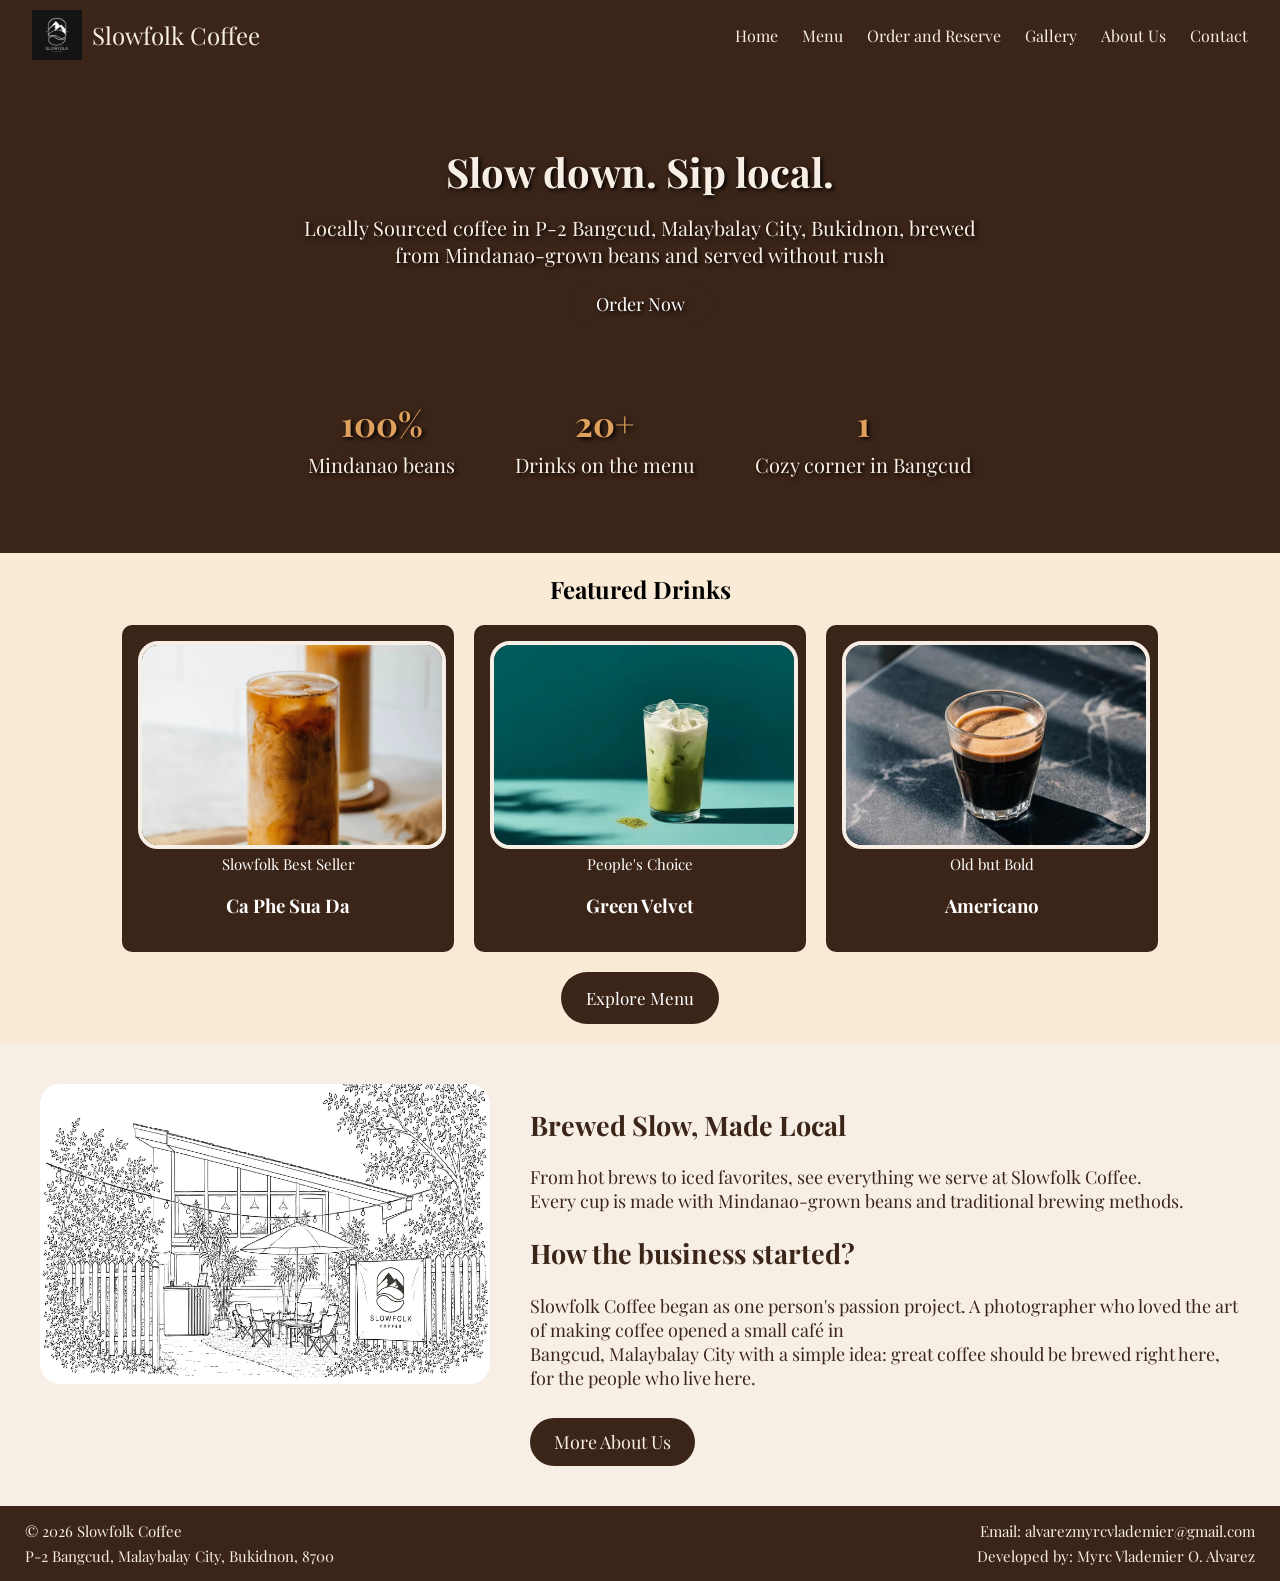
==== commit b8c0d36e: "Compressed images.  Added a tags and links to featured drinks. added a style text-decoration to none" ====
--- a/index.html
+++ b/index.html
@@ -59,19 +59,28 @@
                 <article class="card">
                     <img src="images/cpsh.jpg" alt="Best selling Iced Caramel in Bukidnon">
                     <span class="tag">Slowfolk Best Seller</span>
+                    
+                    <a href="menu.html">
                     <h3 class="product_name">Ca Phe Sua Da</h3>
+                    </a>
                 </article>
 
                 <article class="card">
                     <img src="images/gv.jpg" alt="People's Choice Matcha">
                     <span class="tag">People's Choice</span>
+
+                     <a href="menu.html">
                     <h3 class="product_name">Green Velvet</h3>
+                    </a>
                 </article>
 
                 <article class="card">
                     <img src="images/americano.jpg" alt="Classic Americano">
                     <span class="tag">Old but Bold</span>
+
+                    <a href="menu.html">
                     <h3 class="product_name">Americano</h3>
+                    </a>
                 </article>
                 
             </div>
--- a/css/style.css
+++ b/css/style.css
@@ -31,6 +31,10 @@
     flex: 1;
 }
 
+a {
+    text-decoration: none;
+}
+
 .site-header {
     display: flex;
     justify-content: space-between;
@@ -46,7 +50,6 @@
     gap: 10px;
     font-family: 'Playfair Display', serif;
     font-size: 24px;
-    text-decoration: none;
     color: #F7EFE5;
 }
 
@@ -65,7 +68,6 @@
 
 .nav-links a {
     color: #F7EFE5;
-    text-decoration: none;
 }
 
 .nav-links a:hover {
@@ -135,7 +137,6 @@
     margin: 5px;
     border: 2px;
     border-radius: 30px;
-    text-decoration: none;
 }
 
 .order_btn:hover {
@@ -167,7 +168,6 @@
     margin-bottom: 20px;
 }
 .card-grid {
-
     display: flex;
     flex-wrap: wrap;
     margin-bottom: 20px;
@@ -180,6 +180,7 @@
     border-radius: 10px;
     padding: 16px;
     text-align: center;
+    
 }
 .card:hover {
     background-color: #C8843A;
@@ -219,7 +220,6 @@
     font-size: 17px;
     padding: 15px 25px;
     border-radius: 30px;
-    text-decoration: none;
 }
 
 
@@ -265,7 +265,6 @@
     color:#F7EFE5;
     padding: 12px 24px;
     border-radius: 30px;
-    text-decoration: none;
 }
 
 .story-btn:hover {
@@ -298,7 +297,6 @@
 .form-links a {
     color: #F7EFE5;
     background-color: #3B2418;
-    text-decoration: none;
     font-size: 15px;
     font-size: 18px;
     padding: 8px 16px;
@@ -468,4 +466,61 @@
     color: black;
 }
 
-     +
+/* contact.html file */
+
+
+.contact-title {
+    text-align: center;
+    font-family: 'Playfair Display', serif;
+    color: #FFFFFF;
+    text-align: center;
+    margin-top: 30px;
+    max-width: 500px;
+    margin: 30px auto;
+    background-color: #3B2418;
+    padding: 30px 20px;
+    border-radius: 30px;
+}
+
+.contact-section {
+    font-family: 'PLayfair Display', serif;
+    display: flex;
+    flex-wrap: wrap;
+    justify-content: center;
+    gap: 30px;
+    margin-top: 50px;
+    
+}
+
+.contact-info {
+    background-color: #3B2418;
+    border-radius: 40px;
+    padding: 25px 30px;
+    color:#FFFFFF;
+    width: 350px;
+}
+
+.contact-info h2 {
+    margin-bottom: 5px;
+    color: #FFFFFF;
+}
+
+.contact-info p {
+    margin-top: 0;
+}
+
+.contact-link {
+    color: #FFFFFF;
+}
+
+.contact-link:hover {
+    color: #C8843A;
+}
+
+.contact-map {
+    width: 500px;
+    height: 450px;
+    border: 5px solid #3B2418;
+    border-radius: 20px;
+}
